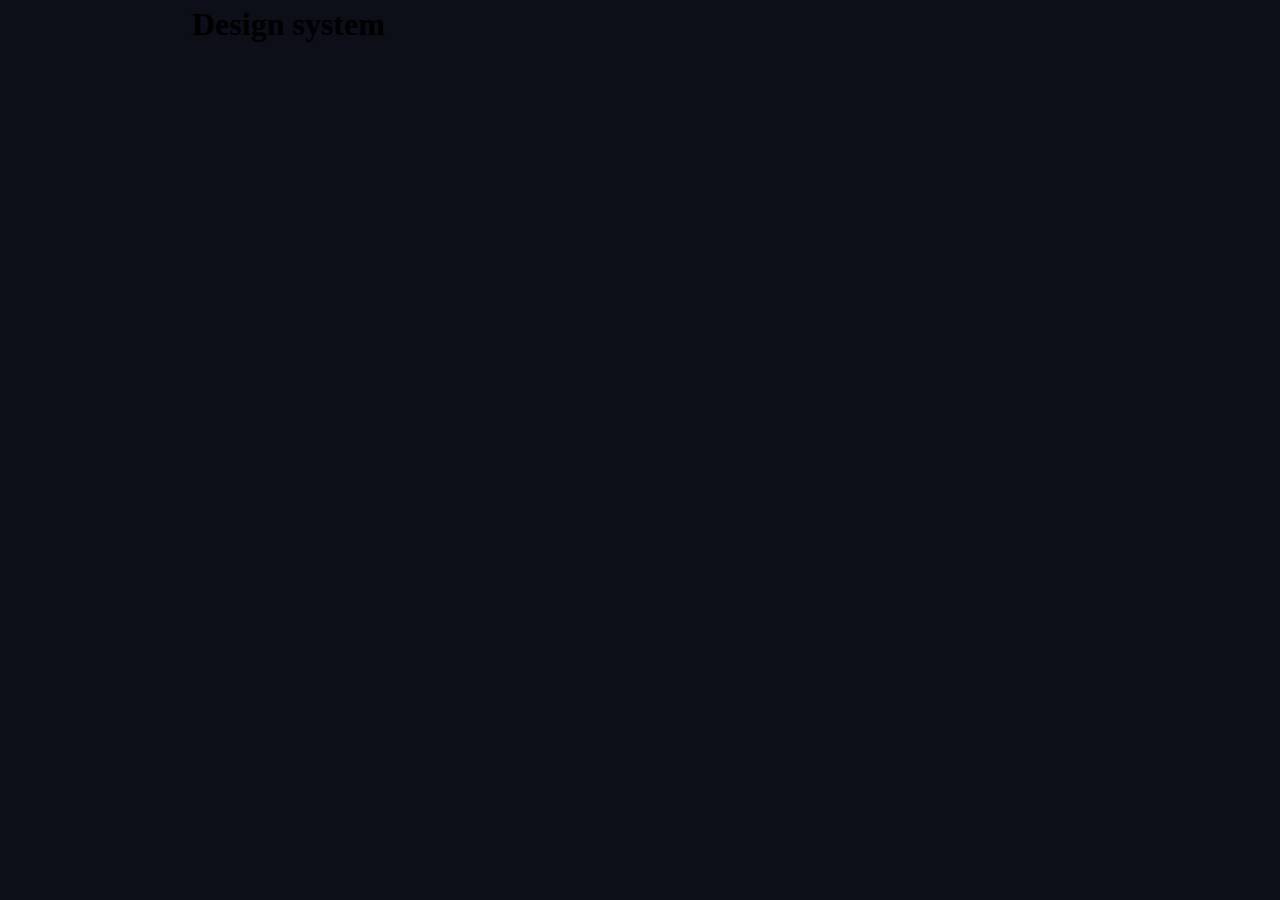
==== design-system.html @ 4c79028e "style: Use color classes" ====
<!DOCTYPE html>
<html lang="en">
<head>
    <meta charset="UTF-8">
    <meta http-equiv="X-UA-Compatible" content="IE=edge">
    <meta name="viewport" content="width=device-width, initial-scale=1.0">
    <title>Design System</title>
    <link rel="stylesheet" href="index.css">
</head>
<body class="bg-dark">

    <div class="container">
        <h1>Design system</h1>

        <section id="colors">

        </section>
    </div>
    <script src="index.js"></script>
</body>
</html>
---- index.css ----
/* -------------------- */
/*   Custom Properties  */
/* -------------------- */

:root {
    --clr-dark: 230 35% 7%;
    --clr-light: 231 77% 90%;
    --clr-white: 0 0% 100%;
}

/* -------------------- */
/*         Reset        */
/* -------------------- */

/* https://piccalil.li/blog/a-modern-css-reset/ */

/* Box sizing */
*,
*::before,
*::after {
  box-sizing: border-box;
}

/* Reset margins */

body,
h1,
h2,
h3,
h4,
h5,
figure,
picture {
    margin: 0;
}

/* set up the body */
body {
    line-height: 1.5;
    min-height: 100vh;
}

/* make images easier to work with */
img,
picture {
    max-width: 100%;
    display: block;
}

/* make form elements easier to work with */
input,
button,
textarea,
select {
    font: inherit;
}

/* remove animations for people who have turned them off */
@media (prefers-reduced-motion: reduce) {
    *,
    *::before,
    *::after {
        animation-duration: 0.01ms !important;
        animation-iteration-count: 1 !important;
        transition-duration: 0.01ms !important;
        scroll-behavior: auto !important;
    }
}

/* -------------------- */
/*    Utility classes   */
/* -------------------- */

.flex {
    display: flex;
    gap: var(--gap, 1rem);
}

.grid {
    display: grid;
    gap: var(--gap, 1rem);
}

.container {
    padding-inline: 2em;
    margin-inline: auto;
    max-width: 60rem;
}

.sr-only {
    position: absolute;
    width: 1px;
    height: 1px;
    padding: 0;
    margin: -1px;
    overflow: hidden;
    clip: rect(0, 0, 0, 0);
    white-space: nowrap; /* added line */
    border: 0;
}

.box {
    background: lightblue;
    padding: 3rem;
}

.call-to-action {
    --gap: 5rem;
    background: pink;
    padding: 2rem;
    border-radius: 1rem;
}

/* colors */

.bg-dark { background-color: hsl( var(--clr-dark) ); }
.bg-accent { background-color: hsl( var(--clr-light) ); }
.bg-white { background-color: hsl( var(--clr-white) ); }

.text-dark { color: hsl( var(--clr-dark) ); }
.text-accent { color: hsl( var(--clr-light) ); }
.text-white { color: hsl( var(--clr-white) ); }
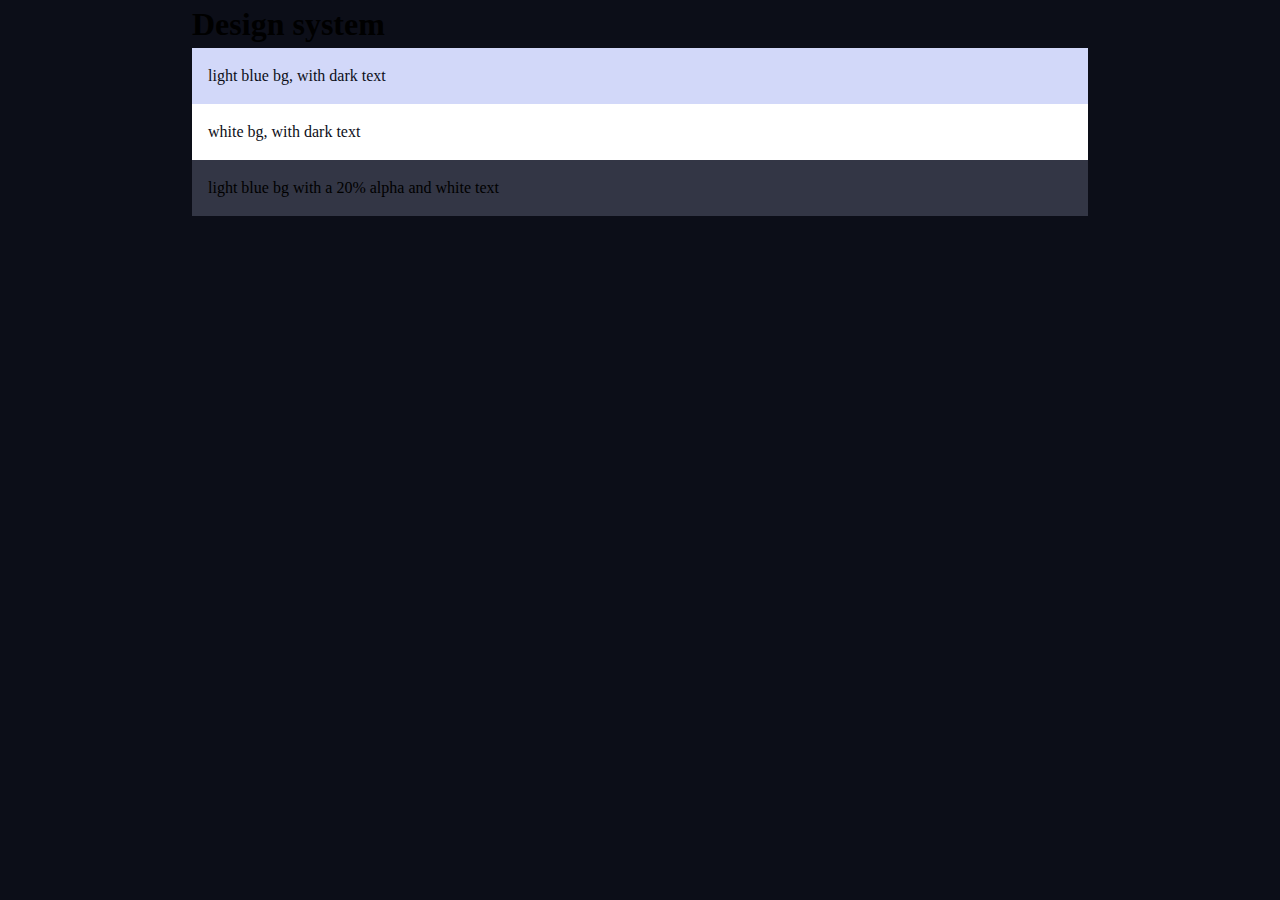
==== commit f784f22d: "style: Tweak color utility classes" ====
--- a/design-system.html
+++ b/design-system.html
@@ -9,8 +9,27 @@
 </head>
 <body class="bg-dark">
 
+    <!-- CHALLENGE ----------------
+             1. Give the first div a light blue background and dark text color
+             2. Give the second div a white background and dark text color
+             3. Give the third div a light blue background with a 20% alpha value
+    --------------------------- -->
+
     <div class="container">
         <h1>Design system</h1>
+
+
+        <div class="bg-accent text-dark"  style="padding: 1rem">
+            light blue bg, with dark text
+        </div>
+        
+        <div class="bg-white text-dark" style="padding: 1rem">
+            white bg, with dark text
+        </div>
+        
+        <div class="example-container" style="padding: 1rem">
+            light blue bg with a 20% alpha and white text
+        </div>
 
         <section id="colors">
 
--- a/index.css
+++ b/index.css
@@ -119,4 +119,9 @@
 
 .text-dark { color: hsl( var(--clr-dark) ); }
 .text-accent { color: hsl( var(--clr-light) ); }
-.text-white { color: hsl( var(--clr-white) ); }+.text-white { color: hsl( var(--clr-white) ); }
+
+.example-container {
+    background-color: hsl( var(--clr-light) / .2);
+
+}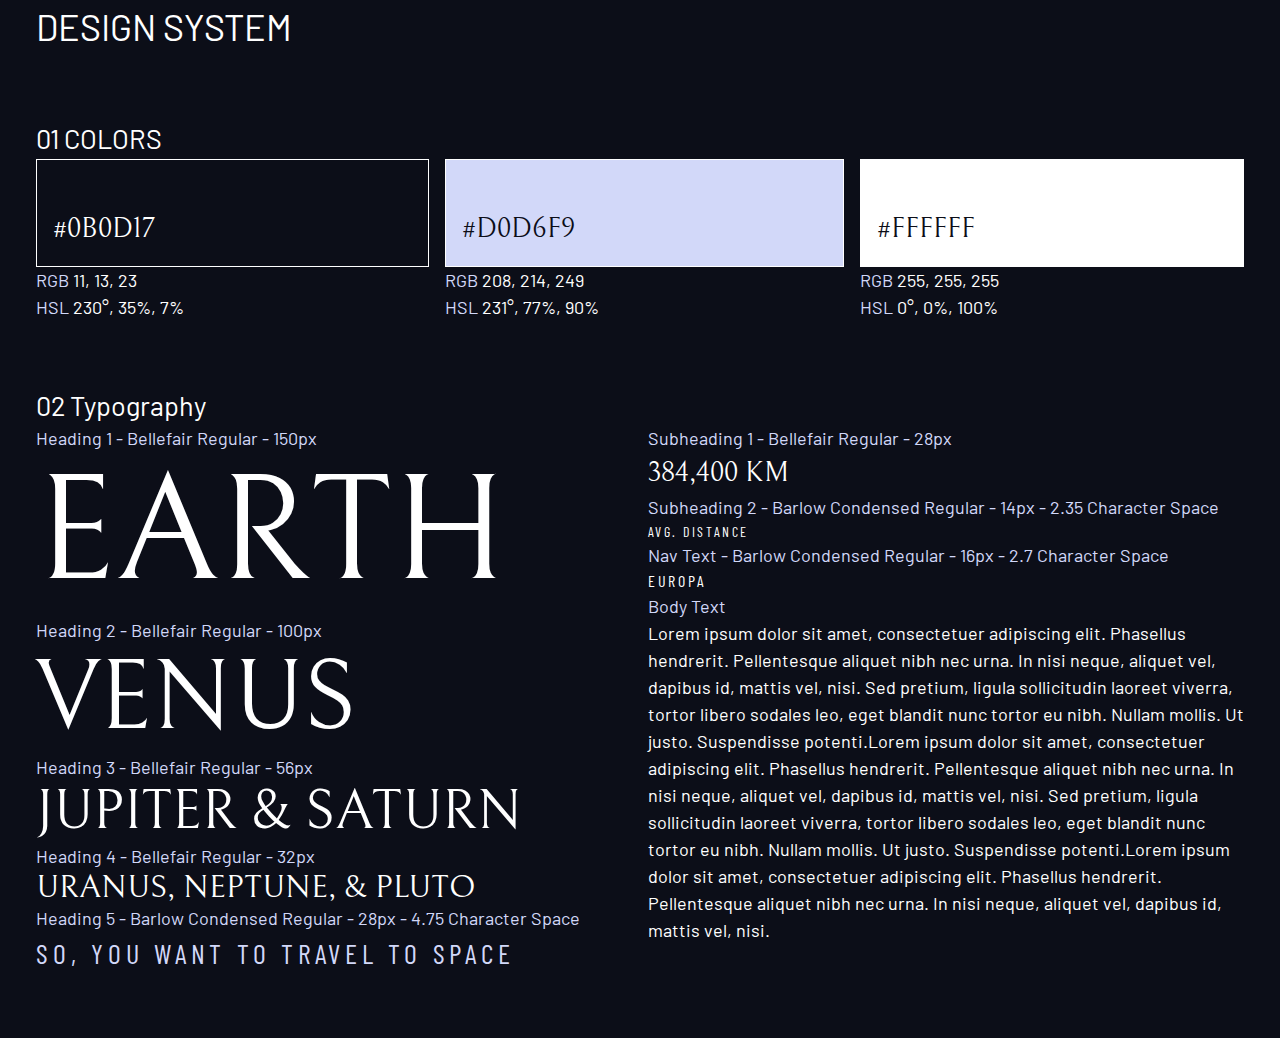
==== commit 5b343c03: "feat:Finish color utilites and set up typography" ====
--- a/design-system.html
+++ b/design-system.html
@@ -1,40 +1,96 @@
-<!DOCTYPE html>
-<html lang="en">
-<head>
-    <meta charset="UTF-8">
-    <meta http-equiv="X-UA-Compatible" content="IE=edge">
-    <meta name="viewport" content="width=device-width, initial-scale=1.0">
-    <title>Design System</title>
-    <link rel="stylesheet" href="index.css">
-</head>
-<body class="bg-dark">
+<html>
+    <head>
+        <title>Design system</title>
+        
+        <!-- Google fonts -->
+        <link rel="preconnect" href="https://fonts.googleapis.com">
+        <link rel="preconnect" href="https://fonts.gstatic.com" crossorigin>
+        <link href="https://fonts.googleapis.com/css2?family=Barlow+Condensed:wght@400;700&family=Bellefair&family=Barlow:wght@400;700&display=swap"
+            rel="stylesheet">
+            
+         <link rel="stylesheet" href="index.css">
 
-    <!-- CHALLENGE ----------------
-             1. Give the first div a light blue background and dark text color
-             2. Give the second div a white background and dark text color
-             3. Give the third div a light blue background with a 20% alpha value
-    --------------------------- -->
-
-    <div class="container">
-        <h1>Design system</h1>
-
-
-        <div class="bg-accent text-dark"  style="padding: 1rem">
-            light blue bg, with dark text
+        <style>
+            
+        </style>
+    </head>
+    <body>
+        
+        <div class="container">
+            <h1 class="uppercase">Design system</h1>
+            
+            <section id="colors" style="margin: 4rem 0">
+                <h2 class="uppercase"><span>01</span> colors</h2>
+                <div class="flex">
+                    <div style="flex-grow: 1;">
+                        <div class="bg-dark text-white ff-serif fs-500" style="padding: 3rem 1rem 1rem; border: 1px solid white">#0B0D17</div>
+                        <p><span class="text-accent">RGB</span> 11, 13, 23</p>
+                        <p><span class="text-accent">HSL</span> 230°, 35%, 7%</p>
+                    </div>
+                    <div style="flex-grow: 1;">
+                        <div class="bg-accent text-dark ff-serif fs-500" style="padding: 3rem 1rem 1rem; border: 1px solid white">#D0D6F9</div>
+                        <p><span class="text-accent">RGB</span> 208, 214, 249</p>
+                        <p><span class="text-accent">HSL</span> 231°, 77%, 90%</p>
+                    </div>
+                    <div style="flex-grow: 1;">
+                        <div class="bg-white text-dark ff-serif fs-500" style="padding: 3rem 1rem 1rem; border: 1px solid white;">#FFFFFF</div>
+                        <p><span class="text-accent">RGB</span> 255, 255, 255</p>
+                        <p><span class="text-accent">HSL</span> 0°, 0%, 100%</p>
+                    </div>
+                </div>
+            </section>
+            
+            <section id="typography"  style="margin: 4rem 0">
+                <h2><span>02 </span>Typography</h2>
+                <div class="flex">
+                    <div style="flex-basis: 100%">
+                        <div> 
+                            <p class="text-accent">Heading 1 - Bellefair Regular - 150px</p>
+                            <p class="fs-900 ff-serif uppercase">Earth</p>
+                        </div>
+                        <div> 
+                            <p class="text-accent">Heading 2 - Bellefair Regular - 100px</p>
+                            <p class="fs-800 ff-serif uppercase">Venus</p>
+                        </div>
+                        <div> 
+                            <p class="text-accent">Heading 3 - Bellefair Regular - 56px</p>
+                            <p class="fs-700 ff-serif uppercase">Jupiter & Saturn</p>
+                        </div>
+                        <div> 
+                            <p class="text-accent">Heading 4 - Bellefair Regular - 32px</p>
+                            <p class="fs-600 ff-serif uppercase">Uranus, Neptune, & Pluto</p>
+                        </div>
+                        <div> 
+                            <p class="text-accent">Heading 5 - Barlow Condensed Regular - 28px - 4.75 Character Space</p>
+                            <p class="text-accent fs-500 ff-sans-cond uppercase letter-spacing-1">So, you want to travel to space</p>
+                        </div>
+                    
+                    </div>
+                    
+                    <div  style="flex-basis: 100%">
+                        <div> 
+                            <p class="text-accent">Subheading 1 - Bellefair Regular - 28px</p>
+                            <p class="fs-500 ff-serif uppercase">384,400 km</p>
+                        </div>
+                        <div> 
+                            <p class="text-accent">Subheading 2 - Barlow Condensed Regular - 14px - 2.35 Character Space</p>
+                            <p class="fs-200 uppercase ff-sans-cond letter-spacing-3">Avg. Distance</p>
+                        </div>
+                        <div> 
+                            <p class="text-accent">Nav Text - Barlow Condensed Regular - 16px - 2.7 Character Space</p>
+                            <p class="fs-300 uppercase ff-sans-cond letter-spacing-2">Europa</p>
+                        </div>
+                        <div> 
+                            <p class="text-accent">Body Text</p>
+                            <p>Lorem ipsum dolor sit amet, consectetuer adipiscing elit. Phasellus hendrerit. Pellentesque aliquet nibh nec urna. In nisi neque, aliquet vel, dapibus id, mattis vel, nisi. Sed pretium, ligula sollicitudin laoreet viverra, tortor libero sodales leo, eget blandit nunc tortor eu nibh. Nullam mollis. Ut justo. Suspendisse potenti.Lorem ipsum dolor sit amet, consectetuer adipiscing elit. Phasellus hendrerit. Pellentesque aliquet nibh nec urna. In nisi neque, aliquet vel, dapibus id, mattis vel, nisi. Sed pretium, ligula sollicitudin laoreet viverra, tortor libero sodales leo, eget blandit nunc tortor eu nibh. Nullam mollis. Ut justo. Suspendisse potenti.Lorem ipsum dolor sit amet, consectetuer adipiscing elit. Phasellus hendrerit. Pellentesque aliquet nibh nec urna. In nisi neque, aliquet vel, dapibus id, mattis vel, nisi. </p>
+                        </div>
+                    </div>
+                </div>
+            </section>
+            
+            
         </div>
         
-        <div class="bg-white text-dark" style="padding: 1rem">
-            white bg, with dark text
-        </div>
-        
-        <div class="example-container" style="padding: 1rem">
-            light blue bg with a 20% alpha and white text
-        </div>
-
-        <section id="colors">
-
-        </section>
-    </div>
-    <script src="index.js"></script>
-</body>
-</html>+        <script src="index.js"></script>
+    </body>
+</html> --- a/index.css
+++ b/index.css
@@ -1,16 +1,33 @@
-/* -------------------- */
-/*   Custom Properties  */
-/* -------------------- */
+/* ------------------- */
+/* Custom properties   */
+/* ------------------- */
 
 :root {
+    /* colors */
     --clr-dark: 230 35% 7%;
     --clr-light: 231 77% 90%;
     --clr-white: 0 0% 100%;
+    
+    /* font-sizes */
+    --fs-900: 9.375rem;
+    --fs-800: 6.25rem;
+    --fs-700: 3.5rem;
+    --fs-600: 2rem;
+    --fs-500: 1.75rem;
+    --fs-400: 1.125rem;
+    --fs-300: 1rem;
+    --fs-200: 0.875rem;
+    
+    /* font-families */
+    --ff-serif: "Bellefair", serif;
+    --ff-sans-cond: "Barlow Condensed", sans-serif;
+    --ff-sans-normal: "Barlow", sans-serif;
 }
 
-/* -------------------- */
-/*         Reset        */
-/* -------------------- */
+
+/* ------------------- */
+/* Reset               */
+/* ------------------- */
 
 /* https://piccalil.li/blog/a-modern-css-reset/ */
 
@@ -18,31 +35,45 @@
 *,
 *::before,
 *::after {
-  box-sizing: border-box;
+    box-sizing: border-box;
 }
 
 /* Reset margins */
-
 body,
 h1,
 h2,
 h3,
 h4,
 h5,
+p,
 figure,
 picture {
-    margin: 0;
+    margin: 0; 
+}
+
+h1,
+h2,
+h3,
+h4,
+h5,
+h6,
+p {
+    font-weight: 400;
 }
 
 /* set up the body */
 body {
+    font-family: var(--ff-sans-normal);
+    font-size: var(--fs-400);
+    color: hsl( var(--clr-white) );
+    background-color: hsl( var(--clr-dark) );
     line-height: 1.5;
     min-height: 100vh;
 }
 
 /* make images easier to work with */
 img,
-picture {
+picutre {
     max-width: 100%;
     display: block;
 }
@@ -55,21 +86,24 @@
     font: inherit;
 }
 
-/* remove animations for people who have turned them off */
-@media (prefers-reduced-motion: reduce) {
-    *,
-    *::before,
-    *::after {
-        animation-duration: 0.01ms !important;
-        animation-iteration-count: 1 !important;
-        transition-duration: 0.01ms !important;
-        scroll-behavior: auto !important;
-    }
+/* remove animations for people who've turned them off */
+@media (prefers-reduced-motion: reduce) {  
+  *,
+  *::before,
+  *::after {
+    animation-duration: 0.01ms !important;
+    animation-iteration-count: 1 !important;
+    transition-duration: 0.01ms !important;
+    scroll-behavior: auto !important;
+  }
 }
 
-/* -------------------- */
-/*    Utility classes   */
-/* -------------------- */
+
+/* ------------------- */
+/* Utility classes     */
+/* ------------------- */
+
+/* general */
 
 .flex {
     display: flex;
@@ -84,44 +118,55 @@
 .container {
     padding-inline: 2em;
     margin-inline: auto;
-    max-width: 60rem;
+    max-width: 80rem;
 }
 
 .sr-only {
-    position: absolute;
-    width: 1px;
-    height: 1px;
-    padding: 0;
-    margin: -1px;
-    overflow: hidden;
-    clip: rect(0, 0, 0, 0);
-    white-space: nowrap; /* added line */
-    border: 0;
-}
-
-.box {
-    background: lightblue;
-    padding: 3rem;
-}
-
-.call-to-action {
-    --gap: 5rem;
-    background: pink;
-    padding: 2rem;
-    border-radius: 1rem;
+  position: absolute; 
+  width: 1px;
+  height: 1px;
+  padding: 0;
+  margin: -1px; 
+  overflow: hidden;
+  clip: rect(0, 0, 0, 0);
+  white-space: nowrap; /* added line */
+  border: 0;
 }
 
 /* colors */
 
-.bg-dark { background-color: hsl( var(--clr-dark) ); }
-.bg-accent { background-color: hsl( var(--clr-light) ); }
-.bg-white { background-color: hsl( var(--clr-white) ); }
+.bg-dark { background-color: hsl( var(--clr-dark) );}
+.bg-accent { background-color: hsl( var(--clr-light) );}
+.bg-white { background-color: hsl( var(--clr-white) );}
 
-.text-dark { color: hsl( var(--clr-dark) ); }
-.text-accent { color: hsl( var(--clr-light) ); }
-.text-white { color: hsl( var(--clr-white) ); }
+.text-dark { color: hsl( var(--clr-dark) );}
+.text-accent { color: hsl( var(--clr-light) );}
+.text-white { color: hsl( var(--clr-white) );}
 
-.example-container {
-    background-color: hsl( var(--clr-light) / .2);
+/* typography */
 
-}+.ff-serif { font-family: var(--ff-serif); } 
+.ff-sans-cond { font-family: var(--ff-sans-cond); } 
+.ff-sans-normal { font-family: var(--ff-sans-normal); } 
+
+.letter-spacing-1 { letter-spacing: 4.75px; } 
+.letter-spacing-2 { letter-spacing: 2.7px; } 
+.letter-spacing-3 { letter-spacing: 2.35px; } 
+
+.uppercase { text-transform: uppercase; }
+
+.fs-900 { font-size: var(--fs-900); }
+.fs-800 { font-size: var(--fs-800); }
+.fs-700 { font-size: var(--fs-700); }
+.fs-600 { font-size: var(--fs-600); }
+.fs-500 { font-size: var(--fs-500); }
+.fs-400 { font-size: var(--fs-400); }
+.fs-300 { font-size: var(--fs-300); }
+.fs-200 { font-size: var(--fs-200); }
+
+.fs-900,
+.fs-800,
+.fs-700,
+.fs-600 {
+    line-height: 1.1;
+}
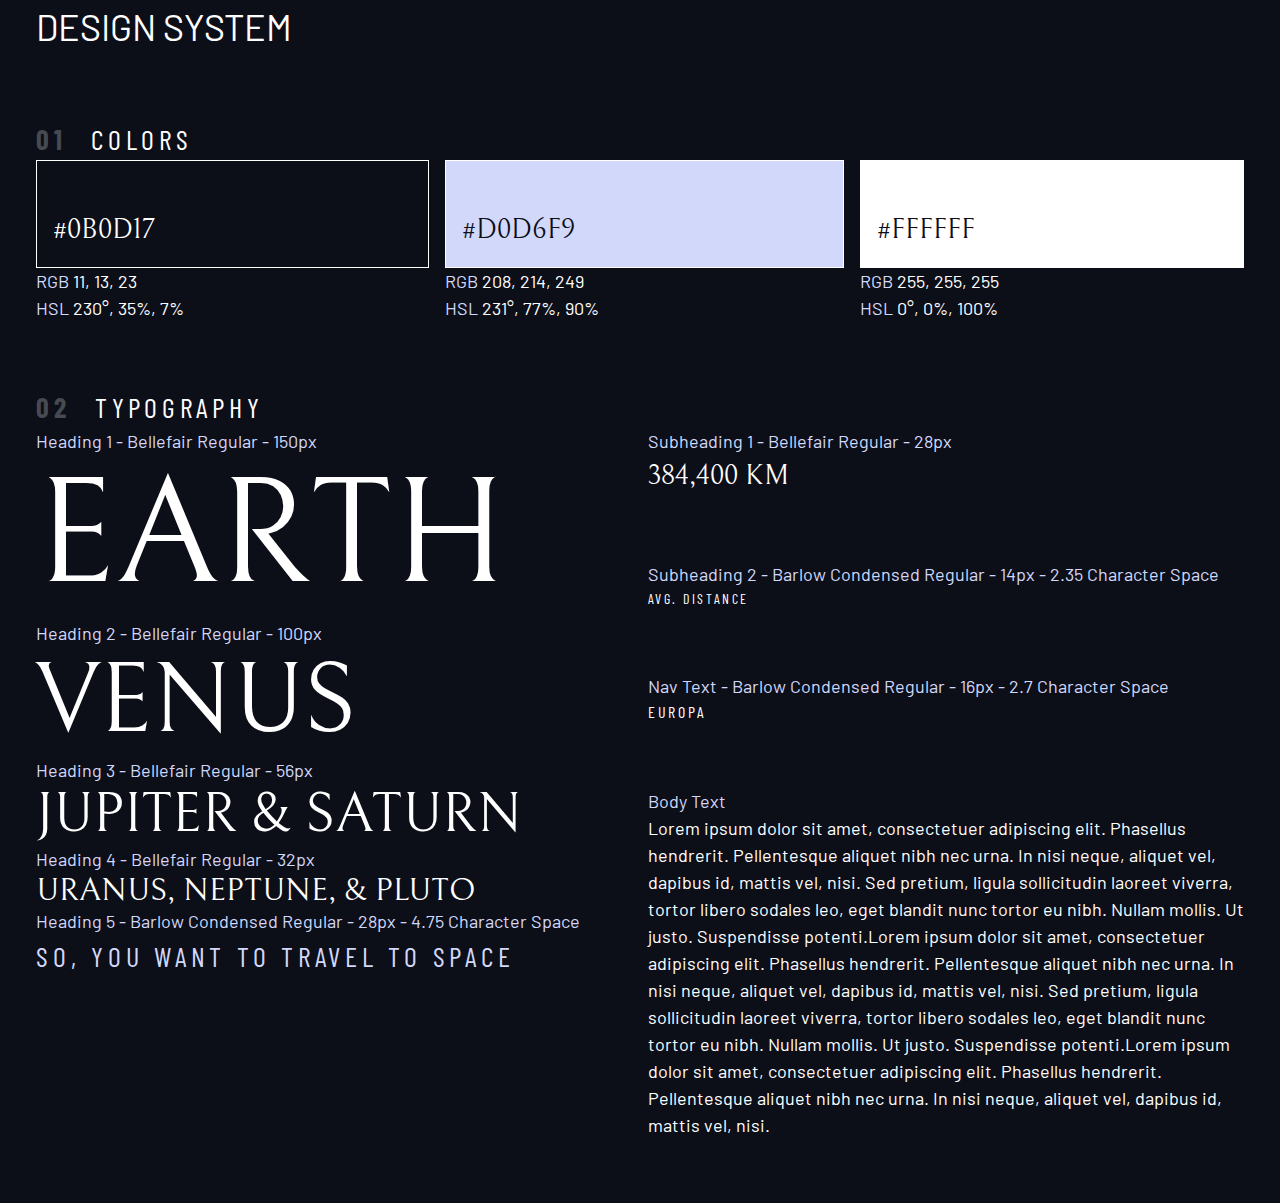
==== commit d108c9ac: "style: Typography and spacing" ====
--- a/design-system.html
+++ b/design-system.html
@@ -20,7 +20,7 @@
             <h1 class="uppercase">Design system</h1>
             
             <section id="colors" style="margin: 4rem 0">
-                <h2 class="uppercase"><span>01</span> colors</h2>
+                <h2 class="numbered-title"><span>01</span> colors</h2>
                 <div class="flex">
                     <div style="flex-grow: 1;">
                         <div class="bg-dark text-white ff-serif fs-500" style="padding: 3rem 1rem 1rem; border: 1px solid white">#0B0D17</div>
@@ -41,12 +41,12 @@
             </section>
             
             <section id="typography"  style="margin: 4rem 0">
-                <h2><span>02 </span>Typography</h2>
+                <h2 class="numbered-title"><span>02 </span>Typography</h2>
                 <div class="flex">
-                    <div style="flex-basis: 100%">
+                    <div class="flow;" style="flex-basis: 100%; --flow-space: 4rem;">
                         <div> 
                             <p class="text-accent">Heading 1 - Bellefair Regular - 150px</p>
-                            <p class="fs-900 ff-serif uppercase">Earth</p>
+                            <p class="fs-900 ff-serif uppercase">Earth</p> 
                         </div>
                         <div> 
                             <p class="text-accent">Heading 2 - Bellefair Regular - 100px</p>
@@ -67,7 +67,7 @@
                     
                     </div>
                     
-                    <div  style="flex-basis: 100%">
+                    <div class="flow" style="flex-basis: 100%; --flow-space: 4rem;">
                         <div> 
                             <p class="text-accent">Subheading 1 - Bellefair Regular - 28px</p>
                             <p class="fs-500 ff-serif uppercase">384,400 km</p>
@@ -83,14 +83,12 @@
                         <div> 
                             <p class="text-accent">Body Text</p>
                             <p>Lorem ipsum dolor sit amet, consectetuer adipiscing elit. Phasellus hendrerit. Pellentesque aliquet nibh nec urna. In nisi neque, aliquet vel, dapibus id, mattis vel, nisi. Sed pretium, ligula sollicitudin laoreet viverra, tortor libero sodales leo, eget blandit nunc tortor eu nibh. Nullam mollis. Ut justo. Suspendisse potenti.Lorem ipsum dolor sit amet, consectetuer adipiscing elit. Phasellus hendrerit. Pellentesque aliquet nibh nec urna. In nisi neque, aliquet vel, dapibus id, mattis vel, nisi. Sed pretium, ligula sollicitudin laoreet viverra, tortor libero sodales leo, eget blandit nunc tortor eu nibh. Nullam mollis. Ut justo. Suspendisse potenti.Lorem ipsum dolor sit amet, consectetuer adipiscing elit. Phasellus hendrerit. Pellentesque aliquet nibh nec urna. In nisi neque, aliquet vel, dapibus id, mattis vel, nisi. </p>
-                        </div>
+                        </div> 
                     </div>
                 </div>
             </section>
-            
-            
         </div>
         
-        <script src="index.js"></script>
+        <script src="index.pack.js"></script>
     </body>
 </html> --- a/index.css
+++ b/index.css
@@ -115,6 +115,10 @@
     gap: var(--gap, 1rem);
 }
 
+.flow > *:where(:not(:first-child)) {
+    margin-top: var(--flow-space, 1rem);
+}
+
 .container {
     padding-inline: 2em;
     margin-inline: auto;
@@ -170,3 +174,16 @@
 .fs-600 {
     line-height: 1.1;
 }
+
+.numbered-title {
+    font-family: var(--ff-sans-cond);
+    font-size: var(--fs-500);
+    text-transform: uppercase;
+    letter-spacing: 4.72px; 
+}
+
+.numbered-title span {
+    margin-right: .5em;
+    font-weight: 700;
+    color: hsl( var(--clr-white) / .25);
+}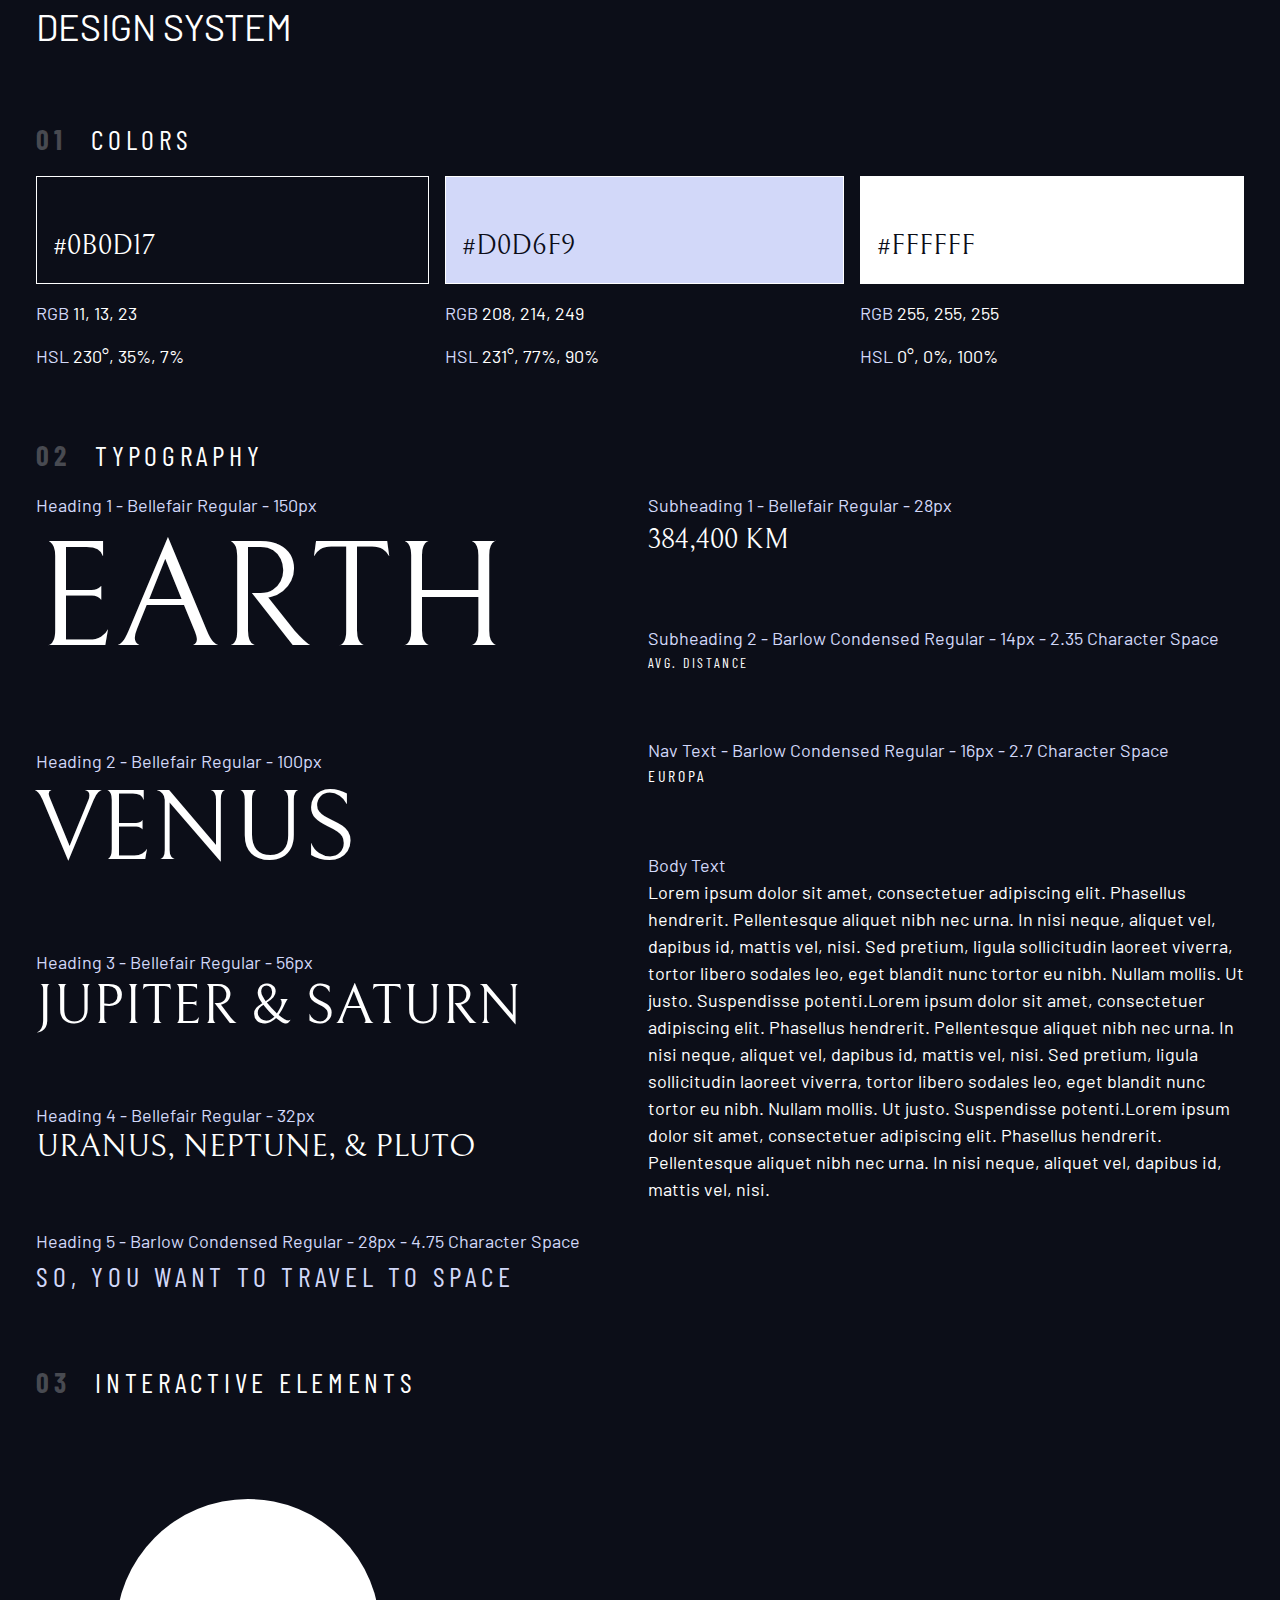
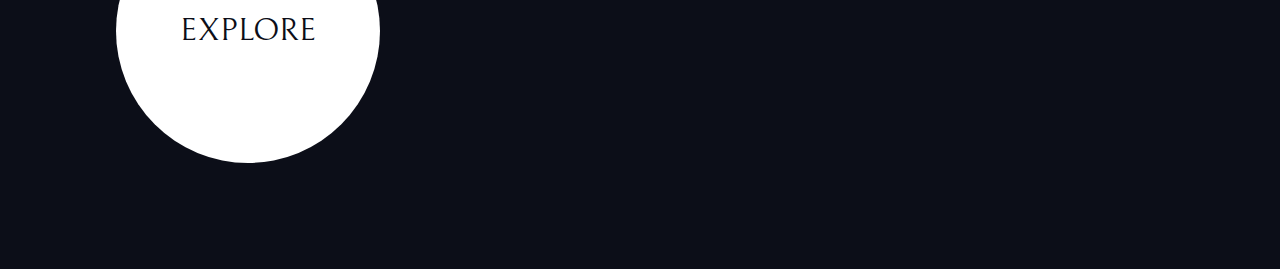
==== commit 3a76723b: "style: button and animate the same" ====
--- a/design-system.html
+++ b/design-system.html
@@ -16,23 +16,23 @@
     </head>
     <body>
         
-        <div class="container">
+        <div class="container flow">
             <h1 class="uppercase">Design system</h1>
             
-            <section id="colors" style="margin: 4rem 0">
+            <section class="flow" id="colors" style="margin: 4rem 0">
                 <h2 class="numbered-title"><span>01</span> colors</h2>
                 <div class="flex">
-                    <div style="flex-grow: 1;">
+                    <div class="flow" style="flex-grow: 1;">
                         <div class="bg-dark text-white ff-serif fs-500" style="padding: 3rem 1rem 1rem; border: 1px solid white">#0B0D17</div>
                         <p><span class="text-accent">RGB</span> 11, 13, 23</p>
                         <p><span class="text-accent">HSL</span> 230°, 35%, 7%</p>
                     </div>
-                    <div style="flex-grow: 1;">
+                    <div class="flow" style="flex-grow: 1;">
                         <div class="bg-accent text-dark ff-serif fs-500" style="padding: 3rem 1rem 1rem; border: 1px solid white">#D0D6F9</div>
                         <p><span class="text-accent">RGB</span> 208, 214, 249</p>
                         <p><span class="text-accent">HSL</span> 231°, 77%, 90%</p>
                     </div>
-                    <div style="flex-grow: 1;">
+                    <div class="flow" style="flex-grow: 1;">
                         <div class="bg-white text-dark ff-serif fs-500" style="padding: 3rem 1rem 1rem; border: 1px solid white;">#FFFFFF</div>
                         <p><span class="text-accent">RGB</span> 255, 255, 255</p>
                         <p><span class="text-accent">HSL</span> 0°, 0%, 100%</p>
@@ -40,10 +40,10 @@
                 </div>
             </section>
             
-            <section id="typography"  style="margin: 4rem 0">
+            <section class="flow" id="typography"  style="margin: 4rem 0">
                 <h2 class="numbered-title"><span>02 </span>Typography</h2>
                 <div class="flex">
-                    <div class="flow;" style="flex-basis: 100%; --flow-space: 4rem;">
+                    <div class="flow" style="flex-basis: 100%; --flow-space: 4rem;">
                         <div> 
                             <p class="text-accent">Heading 1 - Bellefair Regular - 150px</p>
                             <p class="fs-900 ff-serif uppercase">Earth</p> 
@@ -59,7 +59,7 @@
                         <div> 
                             <p class="text-accent">Heading 4 - Bellefair Regular - 32px</p>
                             <p class="fs-600 ff-serif uppercase">Uranus, Neptune, & Pluto</p>
-                        </div>
+                        </div> 
                         <div> 
                             <p class="text-accent">Heading 5 - Barlow Condensed Regular - 28px - 4.75 Character Space</p>
                             <p class="text-accent fs-500 ff-sans-cond uppercase letter-spacing-1">So, you want to travel to space</p>
@@ -87,6 +87,33 @@
                     </div>
                 </div>
             </section>
+            
+            <section class="flow" id="interactive-elements">
+                <h2 class="numbered-title"><span>03</span> Interactive elements</h2>
+                
+                <!-- navigation -->
+                <div></div>
+                
+                <div class="flex">
+                    <div style="margin-top: 5rem; margin-left: 5rem; margin-bottom: 5rem;">
+                        <!-- explore button -->
+                        <a href="#" class="large-button uppercase ff-serif fs-600 text-dark bg-white">Explore</a>
+                    </div>
+                    
+                    <div style="margin-bottom: 50vh;" >
+                        <!-- Tabs -->
+                        
+                        
+                        <!-- Dots -->
+                        
+                        
+                        <!-- Numbers -->
+                    </div>
+                </div>
+                
+            </section>
+            
+            
         </div>
         
         <script src="index.pack.js"></script>
--- a/index.css
+++ b/index.css
@@ -186,4 +186,37 @@
     margin-right: .5em;
     font-weight: 700;
     color: hsl( var(--clr-white) / .25);
+}
+
+/* ------------------- */
+/*     Components      */
+/* ------------------- */
+
+.large-button {
+    display: grid;
+    position: relative;
+    place-items: center;
+    padding: 0 2em;
+    border-radius: 50%;
+    aspect-ratio: 1;
+    text-decoration: none;
+    z-index: 1;
+}
+
+.large-button::after {
+    content: '';
+    position: absolute;
+    background: hsl( var(--clr-white) / .15);
+    height: 100%;
+    width: 100%;
+    border-radius: inherit;
+    z-index: -1;
+    opacity: 0;
+    transition: opacity 500ms linear, transform 750ms ease-in-out;
+}
+
+.large-button:hover::after,
+.large-button:focus::after {
+    opacity: 1;
+    transform: scale(1.5);
 }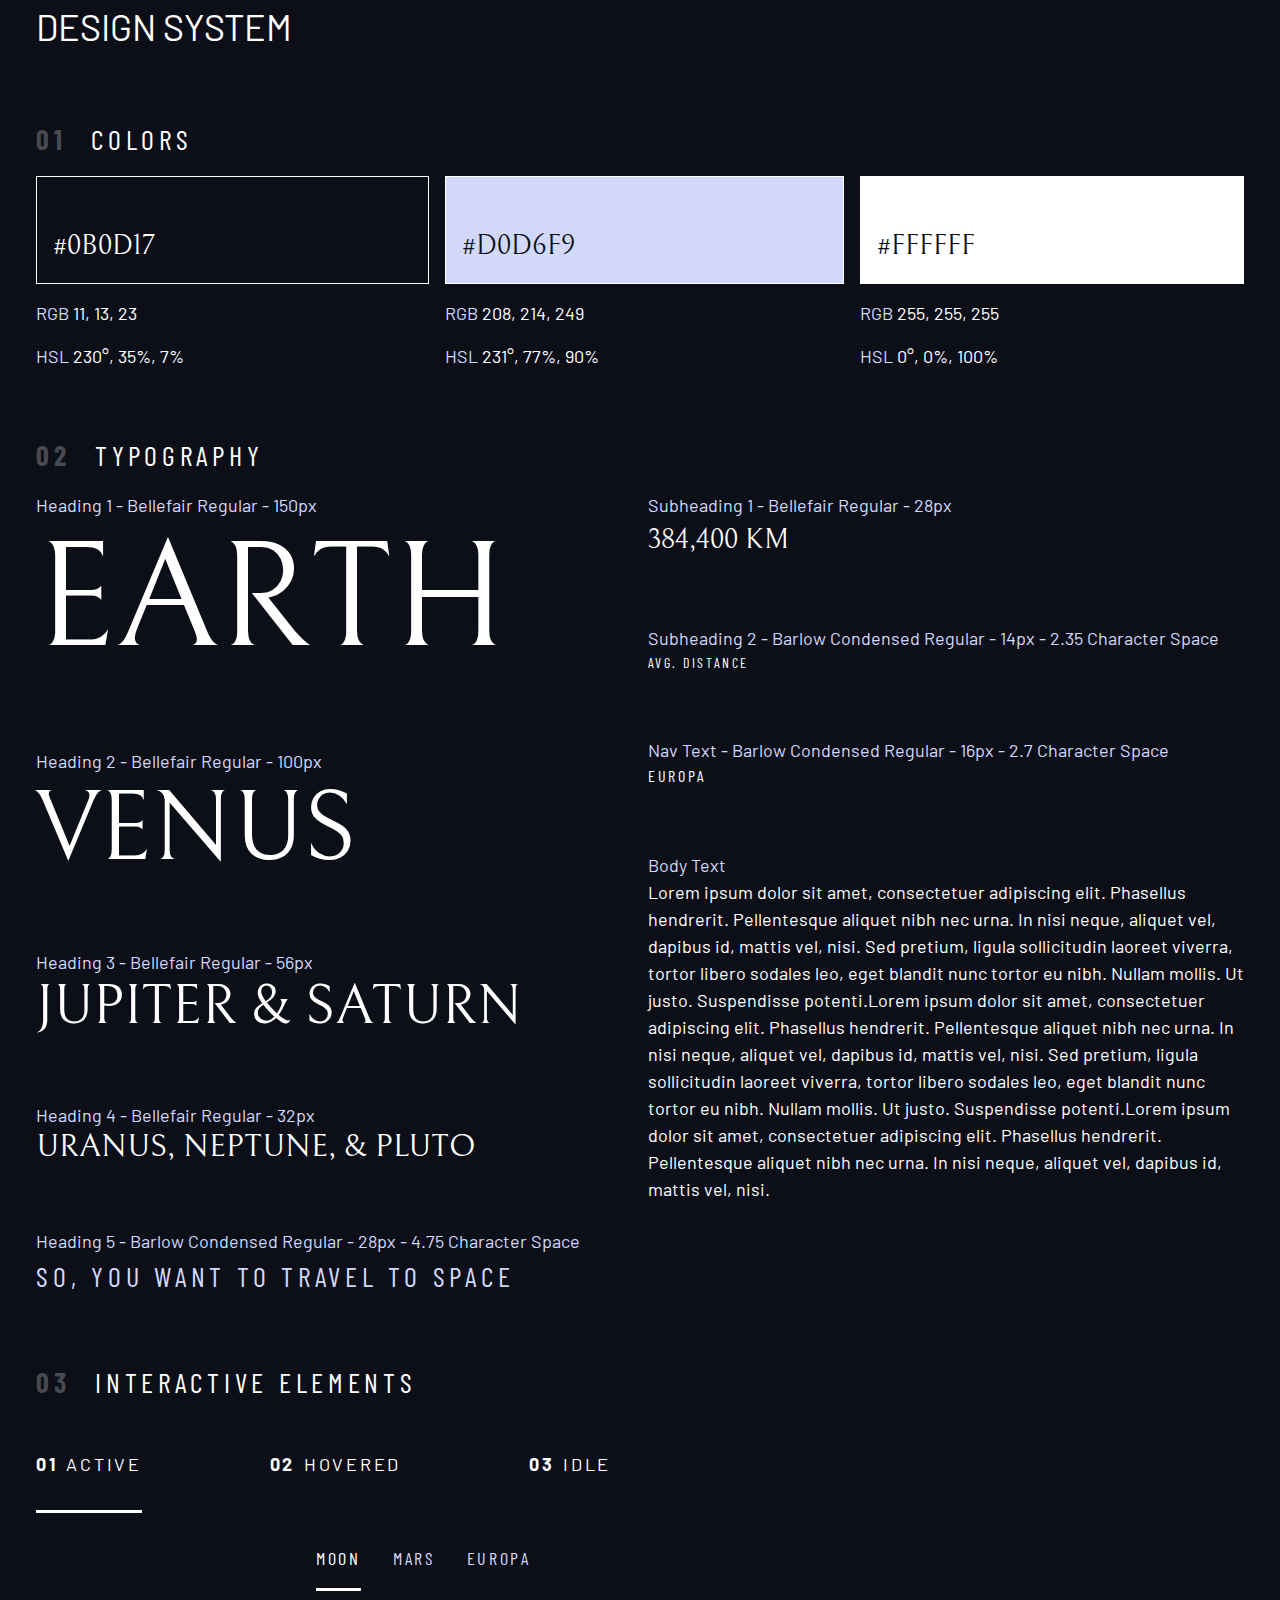
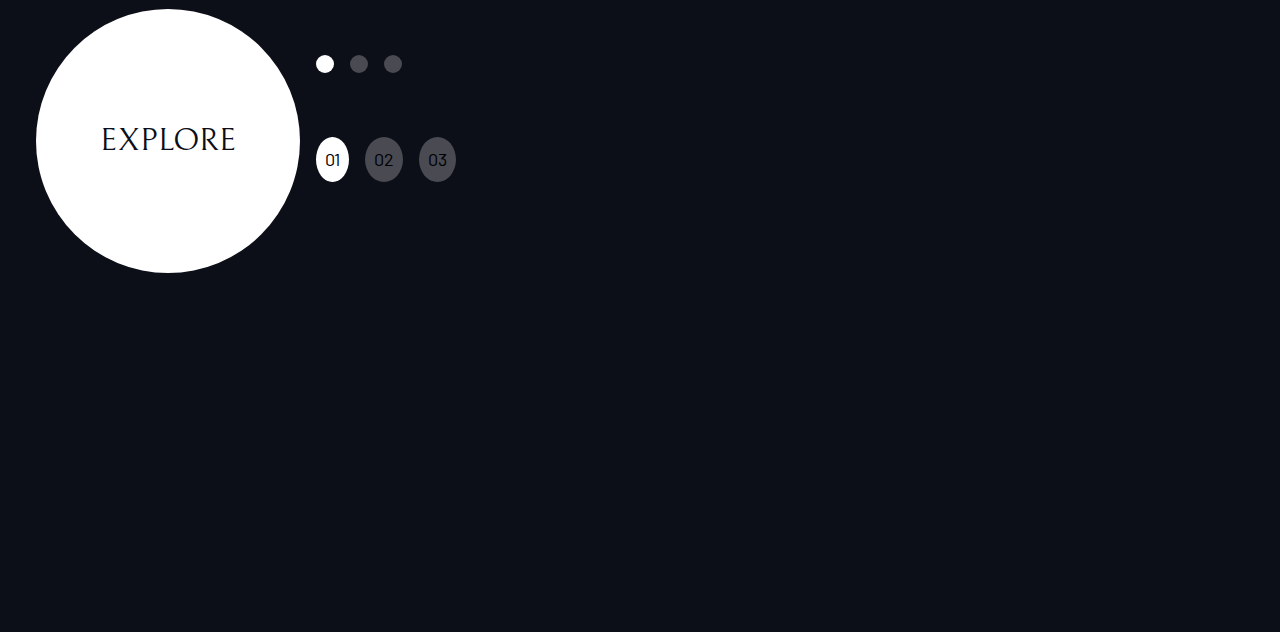
==== commit a0651edb: "style: Indicators, underline, num and dot, active, hover and focus" ====
--- a/design-system.html
+++ b/design-system.html
@@ -92,22 +92,44 @@
                 <h2 class="numbered-title"><span>03</span> Interactive elements</h2>
                 
                 <!-- navigation -->
-                <div></div>
+                <div>
+                    <nav>
+                        <ul class="primary-navigation underline-indicators flex">
+                            <li class="active"><a class="uppercase text-white letter-spacing-2" href="#"><span>01</span>Active</a>
+                            <li><a class="uppercase text-white letter-spacing-2" href="#"><span>02</span>Hovered</a>
+                            <li><a class="uppercase text-white letter-spacing-2" href="#"><span>03</span>Idle</a>
+                        </ul>
+                    </nav>
+                </div>
                 
                 <div class="flex">
-                    <div style="margin-top: 5rem; margin-left: 5rem; margin-bottom: 5rem;">
+                    <div style="margin-top: 5rem">
                         <!-- explore button -->
                         <a href="#" class="large-button uppercase ff-serif fs-600 text-dark bg-white">Explore</a>
                     </div>
                     
-                    <div style="margin-bottom: 50vh;" >
+                    <div class="flow" style="margin-bottom: 50vh; --flow-space: 4rem">
                         <!-- Tabs -->
-                        
+                        <div class="tab-list underline-indicators flex">
+                            <button aria-selected="true" class="uppercase ff-sans-cond text-accent bg-dark letter-spacing-2">Moon</button>
+                            <button aria-selected="false" class="uppercase ff-sans-cond text-accent bg-dark letter-spacing-2">Mars</button>
+                            <button aria-selected="false" class="uppercase ff-sans-cond text-accent bg-dark letter-spacing-2">Europa</button>
+                        </div>
                         
                         <!-- Dots -->
-                        
+                        <div class="dot-indicators flex">
+                            <button aria-selected="true"><span class="sr-only">Slide title</span></button>
+                            <button aria-selected="false"><span class="sr-only">Slide title</span></button>
+                            <button aria-selected="false"><span class="sr-only">Slide title</span></button>
+                        </div>
                         
                         <!-- Numbers -->
+
+                        <div class="num-indicators dot-indicators flex">
+                            <button aria-selected="true"><span >01</span></button>
+                            <button aria-selected="false"><span>02</span></button>
+                            <button aria-selected="false"><span>03</span></button>
+                        </div>
                     </div>
                 </div>
                 
@@ -116,6 +138,6 @@
             
         </div>
         
-        <script src="index.pack.js"></script>
+        <script src="index.js"></script>
     </body>
 </html> --- a/index.css
+++ b/index.css
@@ -219,4 +219,65 @@
 .large-button:focus::after {
     opacity: 1;
     transform: scale(1.5);
+}
+
+.primary-navigation {
+    --gap: 8rem;
+    --underline-gap: 2rem;
+    list-style: none;
+    padding: 0;
+    margin: 0;
+}
+
+.primary-navigation a {
+    text-decoration: none;
+}
+
+.primary-navigation a > span {
+    font-weight: 700;
+    margin-right: .5em;
+}
+
+.underline-indicators > * {
+    cursor: pointer;
+    padding: var(--underline-gap, 1rem) 0;
+    border: 0;
+    border-bottom: .2rem solid hsl( var(--clr-white) / 0 );
+}
+
+.underline-indicators > *:hover,
+.underline-indicators > *:focus {
+    border-color: hsl( var(--clr-white) / .5);
+}
+
+.underline-indicators > .active,
+.underline-indicators > [aria-selected="true"] {
+    color: hsl( var(--clr-white) / 1);
+    border-color: hsl( var(--clr-white) / 1); 
+}
+
+.tab-list {
+    --gap: 2rem;
+}
+
+.dot-indicators > * {
+    cursor: pointer;
+    border: 0;
+    border-radius: 50%;
+    padding: .5em;
+    background-color: hsl( var(--clr-white) / .25);
+}
+ 
+.dot-indicators > *:hover,
+.dot-indicators > *:focus {
+    background-color: hsl( var(--clr-white) / .5);
+}
+
+.dot-indicators > [aria-selected="true"] {
+    background-color: hsl( var(--clr-white) / 1); 
+}
+
+.num-indicators {
+    place-items: center;
+    border-radius: 50%;
 }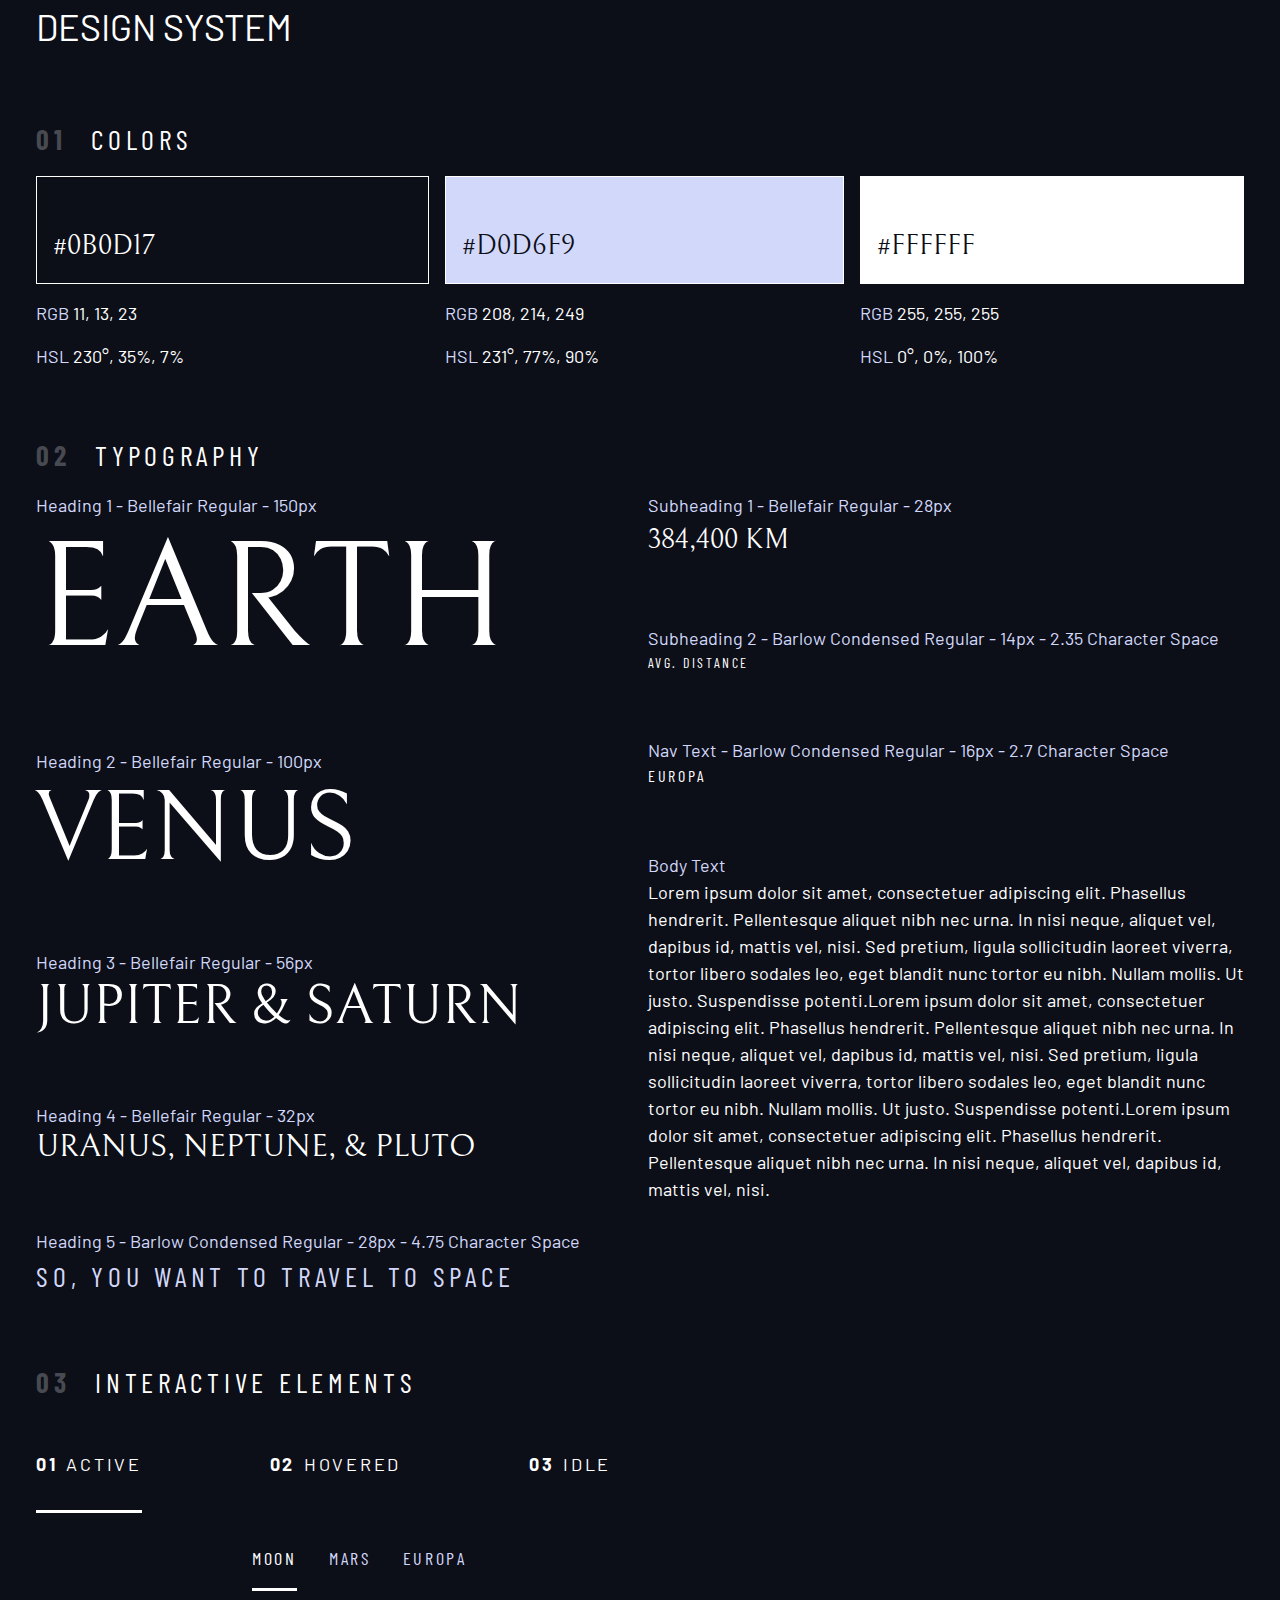
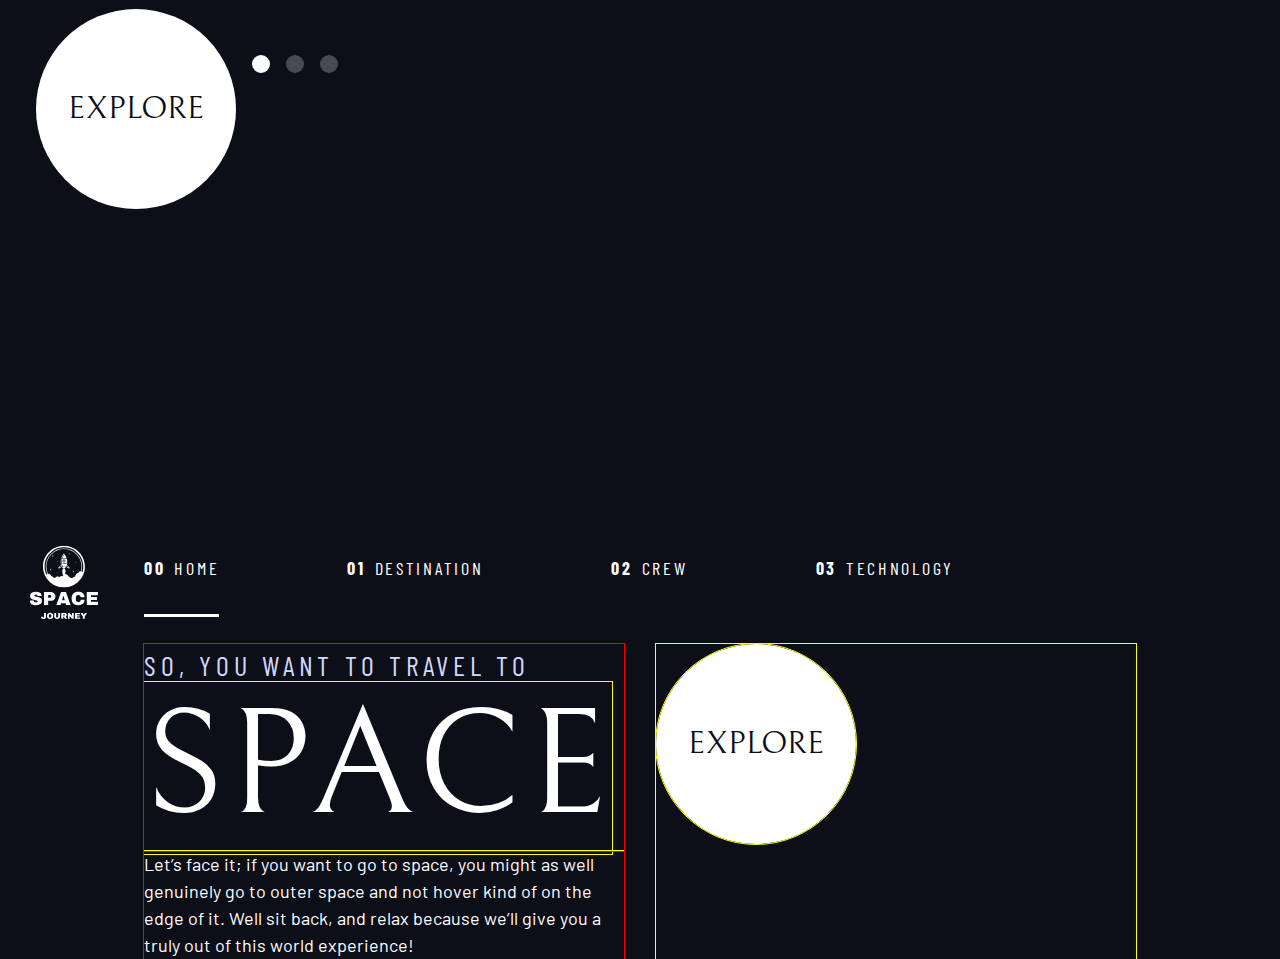
==== commit e572c053: "style: Align grid-container items" ====
--- a/design-system.html
+++ b/design-system.html
@@ -124,12 +124,6 @@
                         </div>
                         
                         <!-- Numbers -->
-
-                        <div class="num-indicators dot-indicators flex">
-                            <button aria-selected="true"><span >01</span></button>
-                            <button aria-selected="false"><span>02</span></button>
-                            <button aria-selected="false"><span>03</span></button>
-                        </div>
                     </div>
                 </div>
                 
--- a/index.css
+++ b/index.css
@@ -125,6 +125,24 @@
     max-width: 80rem;
 }
 
+.grid-container {
+    display: grid;
+    column-gap: var(--container-gap, 2rem);
+    grid-template-columns: minmax(2rem, 1fr) repeat(2, minmax(0, 30rem)) minmax(2rem, 1fr);
+}
+
+.grid-container *:first-child {
+    grid-column: 2;
+    outline: 1px solid red;
+}
+
+.grid-container *:last-child {
+    grid-column: 3;
+        outline: 1px solid yellow;
+
+}
+
+
 .sr-only {
   position: absolute; 
   width: 1px;
@@ -188,33 +206,34 @@
     color: hsl( var(--clr-white) / .25);
 }
 
-/* ------------------- */
-/*     Components      */
+
+/* ------------------- */
+/* Compontents         */
 /* ------------------- */
 
 .large-button {
-    display: grid;
     position: relative;
+    z-index: 1;
+    display: inline-grid;
     place-items: center;
-    padding: 0 2em;
+    padding: 0 2rem;
     border-radius: 50%;
     aspect-ratio: 1;
     text-decoration: none;
-    z-index: 1;
 }
 
 .large-button::after {
     content: '';
     position: absolute;
-    background: hsl( var(--clr-white) / .15);
+    z-index: -1;
+    width: 100%;
     height: 100%;
-    width: 100%;
-    border-radius: inherit;
-    z-index: -1;
+    background: hsl( var(--clr-white) / .1);
+    border-radius: 50%;
     opacity: 0;
     transition: opacity 500ms linear, transform 750ms ease-in-out;
 }
-
+ 
 .large-button:hover::after,
 .large-button:focus::after {
     opacity: 1;
@@ -233,25 +252,25 @@
     text-decoration: none;
 }
 
-.primary-navigation a > span {
+.primary-navigation a span {
     font-weight: 700;
     margin-right: .5em;
 }
 
-.underline-indicators > * {
+.underline-indicators * {
     cursor: pointer;
     padding: var(--underline-gap, 1rem) 0;
     border: 0;
     border-bottom: .2rem solid hsl( var(--clr-white) / 0 );
 }
 
-.underline-indicators > *:hover,
-.underline-indicators > *:focus {
+.underline-indicators *:hover,
+.underline-indicators *:focus {
     border-color: hsl( var(--clr-white) / .5);
 }
 
-.underline-indicators > .active,
-.underline-indicators > [aria-selected="true"] {
+.underline-indicators .active,
+.underline-indicators [aria-selected="true"] {
     color: hsl( var(--clr-white) / 1);
     border-color: hsl( var(--clr-white) / 1); 
 }
@@ -260,7 +279,7 @@
     --gap: 2rem;
 }
 
-.dot-indicators > * {
+.dot-indicators * {
     cursor: pointer;
     border: 0;
     border-radius: 50%;
@@ -268,16 +287,16 @@
     background-color: hsl( var(--clr-white) / .25);
 }
  
-.dot-indicators > *:hover,
-.dot-indicators > *:focus {
+.dot-indicators *:hover,
+.dot-indicators *:focus { 
     background-color: hsl( var(--clr-white) / .5);
 }
 
-.dot-indicators > [aria-selected="true"] {
+.dot-indicators [aria-selected="true"] {
     background-color: hsl( var(--clr-white) / 1); 
 }
 
-.num-indicators {
-    place-items: center;
-    border-radius: 50%;
+.logo {
+    width: 10%;
+    height: 10%;
 }